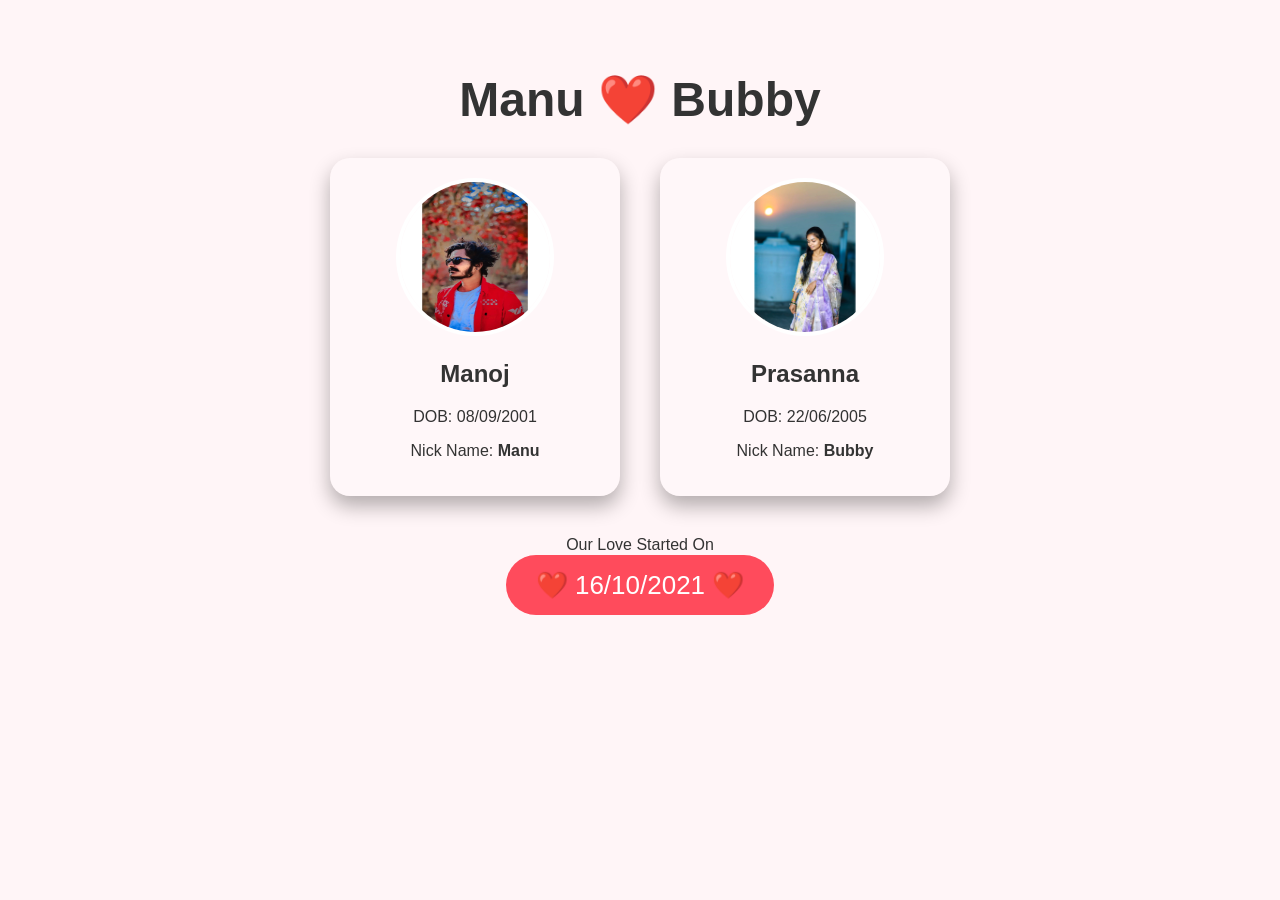
==== index.html @ 63544e01 "first commit" ====
<!DOCTYPE html>
<html lang="en">

<head>
    <meta charset="UTF-8">
    <title>Manu ❤️ Bubby</title>
    <link rel="stylesheet" href="style.css">
</head>

<body>




    <div class="container">

        <h1 class="title">Manu <span class="heart">❤️</span> Bubby</h1>

        <div class="profiles">
            <div class="card">
                <a href="nanna.html" class="photo-link">
                    <img src="Snapchat-242423302 (1).jpg" alt="Manoj">
                </a>

                <h2>Manoj</h2>
                <p>DOB: 08/09/2001</p>
                <p>Nick Name: <b>Manu</b></p>
            </div>

            <div class="card">
                <a href="bubby.html" class="photo-link">
                    <img src="WhatsApp Image 2025-12-19 at 6.25.28 PM.jpeg" alt="Prasanna">
                </a>

                <h2>Prasanna</h2>
                <p>DOB: 22/06/2005</p>
                <p>Nick Name: <b>Bubby</b></p>
            </div>

        </div>

        <div class="love-date">
            <p>Our Love Started On</p>
            <a href="story.html">❤️ 16/10/2021 ❤️</a>
        </div>

    </div>

</body>

</html>
---- style.css ----
body{
    margin:0;
    font-family:'Segoe UI', sans-serif;
    background:#fff5f7;
    color:#333;
  }
  
  
  .container{
    text-align:center;
    padding:40px;
  }
  
  .title{
    font-size:48px;
    margin-bottom:30px;
  }
  
  .heart{
    color:red;
    animation: beat 1s infinite;
  }
  
  @keyframes beat{
    0%,100%{transform:scale(1);}
    50%{transform:scale(1.3);}
  }
  
  .profiles{
    display:flex;
    justify-content:center;
    gap:40px;
    flex-wrap:wrap;
  }
  
  .card{
    background:rgba(255,255,255,0.2);
    padding:20px;
    border-radius:20px;
    width:250px;
    box-shadow:0 10px 20px rgba(0,0,0,0.3);
  }
  
  .card img{
    width:150px;
    height:150px;
    border-radius:50%;
    border:4px solid #fff;
  }
  
  .love-date{
    margin-top:40px;
  }
  
  .love-date a{
    text-decoration:none;
    font-size:26px;
    color:#fff;
    background:#ff4b5c;
    padding:15px 30px;
    border-radius:50px;
  }
  
  .story-container{
    max-width:800px;
    margin:auto;
    padding:40px;
    text-align:center;
  }
  
  .story-container p{
    font-size:20px;
    line-height:1.6;
  }
  
  .couple-img{
    margin-top:30px;
    width:100%;
    max-width:400px;
    border-radius:20px;
    box-shadow:0 10px 20px rgba(0,0,0,0.4);
  }
  .video-box{
    margin-top:30px;
  }
  
  .video-box video{
    width:100%;
    max-width:500px;
    border-radius:20px;
    box-shadow:0 10px 20px rgba(0,0,0,0.4);
  }
  .top-buttons{
    display:flex;
    justify-content:center;
    gap:20px;
    margin-top:20px;
  }
  
  .btn{
    text-decoration:none;
    padding:12px 28px;
    border-radius:30px;
    font-size:18px;
    font-weight:600;
    transition:0.3s;
  }
  
  .nanna-btn{
    background:#fe4fc4;
    color:white;
  }
  
  .bubby-btn{
    background:white;
    color:#ff6a88;
  }
  
  .btn:hover{
    transform:scale(1.1);
    box-shadow:0 8px 20px rgba(0,0,0,0.3);
  }
  .details-box{
    background:rgba(255,255,255,0.25);
    padding:20px;
    border-radius:16px;
    margin:25px auto;
    max-width:350px;
    box-shadow:0 10px 20px rgba(0,0,0,0.25);
  }
  
  .details-box p{
    margin:8px 0;
    font-size:16px;
  }
  
  /* Gallery */
  .gallery{
    display:flex;
    gap:16px;
    overflow-x:auto;
    padding:20px 10px;
    scroll-behavior:smooth;
  }
  
  .gallery img{
    width:180px;
    height:220px;
    object-fit:cover;
    border-radius:16px;
    box-shadow:0 8px 18px rgba(0,0,0,0.35);
    transition:0.3s;
  }
  
  .gallery img:hover{
    transform:scale(1.08);
  }
  /* Auto moving gallery */
  .auto-gallery{
    width:100%;
    overflow:hidden;
    margin-top:20px;
  }
  
  .track{
    display:flex;
    gap:20px;
    animation: scrollGallery 35s linear infinite;
  }
  
  .auto-gallery:hover .track{
    animation-play-state:paused;
  }
  
  .track img{
    width:180px;
    height:220px;
    object-fit:cover;
    border-radius:16px;
    box-shadow:0 8px 18px rgba(0,0,0,0.35);
  }
  
  /* Animation */
  @keyframes scrollGallery{
    0%{
      transform:translateX(0);
    }
    100%{
      transform:translateX(-300%);
    }
  }
  
  .details-box{
    background:rgba(255,255,255,0.25);
    padding:20px;
    border-radius:16px;
    margin:25px auto;
    max-width:360px;
    box-shadow:0 10px 20px rgba(0,0,0,0.25);
  }
  
  .details-box p{
    margin:8px 0;
    font-size:16px;
  }
  
  /* Auto moving album */
  .auto-gallery{
    width:100%;
    overflow:hidden;
    margin-top:20px;
  }
  
  .track{
    display:flex;
    gap:18px;
    width:max-content;
    animation: scrollGallery 38s linear infinite;
  }
  
  .auto-gallery:hover .track{
    animation-play-state:paused;
  }
  
  .track img{
    width:180px;
    height:230px;
    object-fit:cover;
    border-radius:18px;
    box-shadow:0 8px 18px rgba(0,0,0,0.35);
  }
  
  /* animation already used in Manu page */
  @keyframes scrollGallery{
    0%{ transform:translateX(0); }
    100%{ transform:translateX(-50%); }
  }
  .back-btn{
    margin-top:80px;
    display:inline-block;
  }
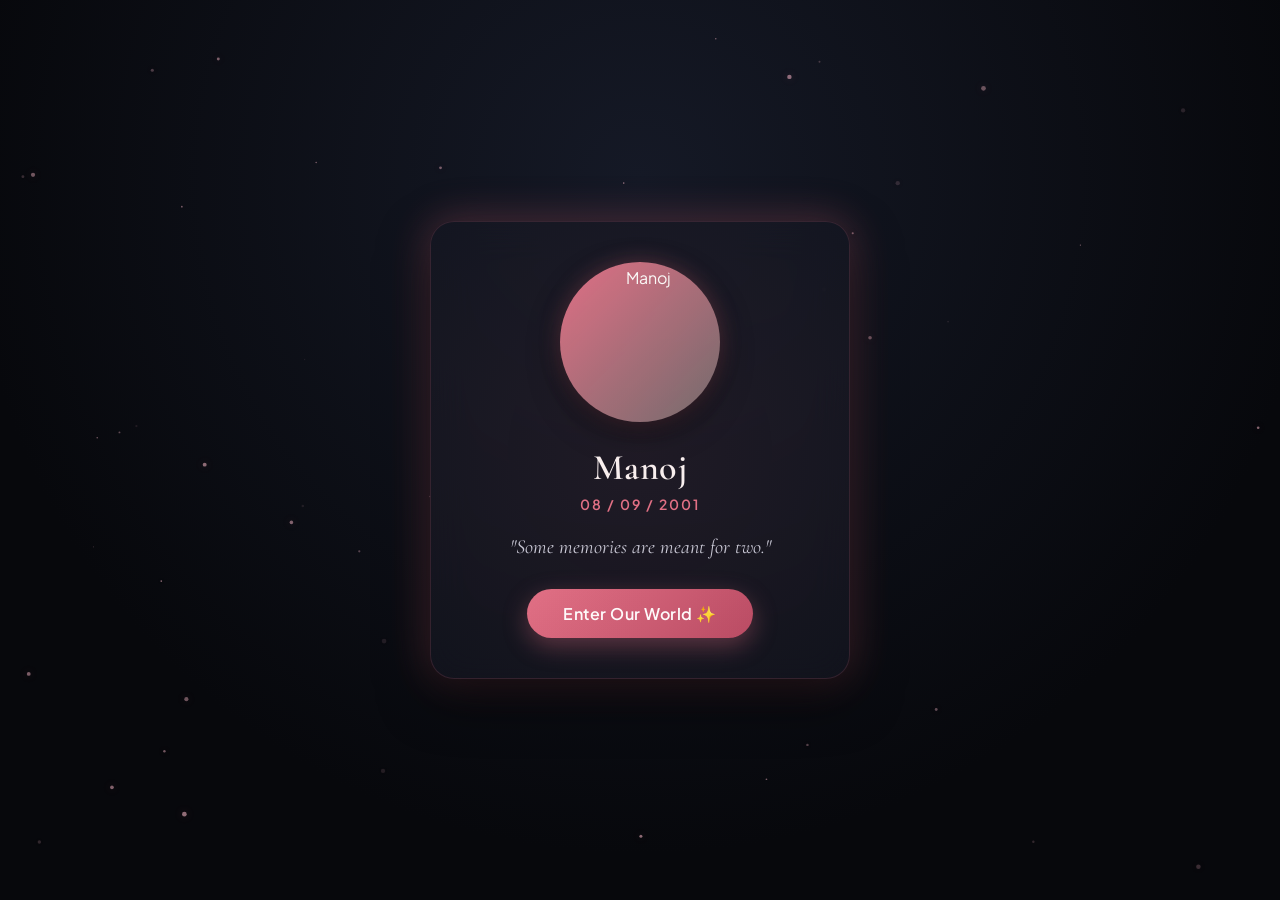
==== commit a672d369: "Redesign website and add private vault" ====
--- a/index.html
+++ b/index.html
@@ -1,51 +1,110 @@
 <!DOCTYPE html>
 <html lang="en">
-
 <head>
     <meta charset="UTF-8">
-    <title>Manu ❤️ Bubby</title>
+    <meta name="viewport" content="width=device-width, initial-scale=1.0">
+    <title>Manu ❤️ Bubby — Private Memory Vault</title>
     <link rel="stylesheet" href="style.css">
+    <script src="config.js" defer></script>
+    <script src="vault.js" defer></script>
 </head>
-
 <body>
 
+    <!-- SCREEN 1 — PRIVATE LANDING / WELCOME -->
+    <section id="screen-landing" class="vault-screen">
+        <div class="landing-container">
+            <div id="bf-card" class="landing-card" title="Click to enter secret vault">
+                <div class="landing-photo-frame">
+                    <img src="Snapchat-242423302 (1).jpg" alt="Manoj">
+                </div>
+                <h1 class="landing-name">Manoj</h1>
+                <div class="landing-dob">08 / 09 / 2001</div>
+                <p class="landing-quote">"Some memories are meant for two."</p>
+                <button id="enter-world-btn" class="cta-button">Enter Our World ✨</button>
+            </div>
+        </div>
+    </section>
 
+    <!-- SCREEN 2 & 3 — PRIVATE PIN LOCK -->
+    <section id="screen-pin" class="vault-screen" style="display: none;">
+        <div class="pin-container">
+            <div class="pin-card">
+                <h2 class="pin-title">Only We Know The Way</h2>
+                <p class="pin-subtitle">Enter our secret code.</p>
+                
+                <div id="pin-display-dots" class="pin-dots">
+                    <div class="pin-dot"></div>
+                    <div class="pin-dot"></div>
+                    <div class="pin-dot"></div>
+                    <div class="pin-dot"></div>
+                </div>
 
+                <div id="pin-status-msg" class="pin-status"></div>
 
-    <div class="container">
+                <div id="pin-keypad" class="keypad-grid">
+                    <button class="key-btn" data-key="1">1</button>
+                    <button class="key-btn" data-key="2">2</button>
+                    <button class="key-btn" data-key="3">3</button>
+                    <button class="key-btn" data-key="4">4</button>
+                    <button class="key-btn" data-key="5">5</button>
+                    <button class="key-btn" data-key="6">6</button>
+                    <button class="key-btn" data-key="7">7</button>
+                    <button class="key-btn" data-key="8">8</button>
+                    <button class="key-btn" data-key="9">9</button>
+                    <button class="key-btn action-key" data-key="del">DEL</button>
+                    <button class="key-btn" data-key="0">0</button>
+                    <button class="key-btn action-key" data-key="clear">CLR</button>
+                </div>
+            </div>
+        </div>
+    </section>
 
-        <h1 class="title">Manu <span class="heart">❤️</span> Bubby</h1>
+    <!-- SCREEN 4 — EXISTING WEBSITE (REDESIGNED) -->
+    <section id="screen-vault" class="vault-screen" style="display: none;">
+        <!-- FLOATING NAVIGATION BAR -->
+        <header class="vault-nav-wrapper">
+            <nav class="vault-nav">
+                <a href="index.html" class="nav-link active">Home Hub</a>
+                <a href="nanna.html" class="nav-link">Manu 💙</a>
+                <a href="bubby.html" class="nav-link">Bubby 💖</a>
+                <a href="story.html" class="nav-link">Our Story 💞</a>
+                <button id="nav-lock-btn" class="nav-link nav-lock-btn">Lock Vault 🔒</button>
+            </nav>
+        </header>
 
-        <div class="profiles">
-            <div class="card">
-                <a href="nanna.html" class="photo-link">
-                    <img src="Snapchat-242423302 (1).jpg" alt="Manoj">
-                </a>
+        <main class="vault-content">
+            <div class="container">
+                <h1 class="title">Manu <span class="heart">❤️</span> Bubby</h1>
 
-                <h2>Manoj</h2>
-                <p>DOB: 08/09/2001</p>
-                <p>Nick Name: <b>Manu</b></p>
+                <div class="profiles">
+                    <div class="card">
+                        <a href="nanna.html" class="photo-link">
+                            <img src="Snapchat-242423302 (1).jpg" alt="Manoj">
+                        </a>
+
+                        <h2>Manoj</h2>
+                        <p>DOB: 08/09/2001</p>
+                        <p>Nick Name: <b>Manu</b></p>
+                    </div>
+
+                    <div class="card">
+                        <a href="bubby.html" class="photo-link">
+                            <img src="WhatsApp Image 2025-12-19 at 6.25.28 PM.jpeg" alt="Prasanna">
+                        </a>
+
+                        <h2>Prasanna</h2>
+                        <p>DOB: 22/06/2005</p>
+                        <p>Nick Name: <b>Bubby</b></p>
+                    </div>
+                </div>
+
+                <div class="love-date">
+                    <p>Our Love Started On</p>
+                    <a href="story.html">❤️ 16/10/2021 ❤️</a>
+                </div>
             </div>
-
-            <div class="card">
-                <a href="bubby.html" class="photo-link">
-                    <img src="WhatsApp Image 2025-12-19 at 6.25.28 PM.jpeg" alt="Prasanna">
-                </a>
-
-                <h2>Prasanna</h2>
-                <p>DOB: 22/06/2005</p>
-                <p>Nick Name: <b>Bubby</b></p>
-            </div>
-
-        </div>
-
-        <div class="love-date">
-            <p>Our Love Started On</p>
-            <a href="story.html">❤️ 16/10/2021 ❤️</a>
-        </div>
-
-    </div>
+        </main>
+    </section>
 
 </body>
-
 </html>
--- a/style.css
+++ b/style.css
@@ -1,242 +1,802 @@
-body{
-    margin:0;
-    font-family:'Segoe UI', sans-serif;
-    background:#fff5f7;
-    color:#333;
-  }
-  
-  
-  .container{
-    text-align:center;
-    padding:40px;
-  }
-  
-  .title{
-    font-size:48px;
-    margin-bottom:30px;
-  }
-  
-  .heart{
-    color:red;
-    animation: beat 1s infinite;
-  }
-  
-  @keyframes beat{
-    0%,100%{transform:scale(1);}
-    50%{transform:scale(1.3);}
-  }
-  
-  .profiles{
-    display:flex;
-    justify-content:center;
-    gap:40px;
-    flex-wrap:wrap;
-  }
-  
-  .card{
-    background:rgba(255,255,255,0.2);
-    padding:20px;
-    border-radius:20px;
-    width:250px;
-    box-shadow:0 10px 20px rgba(0,0,0,0.3);
-  }
-  
-  .card img{
-    width:150px;
-    height:150px;
-    border-radius:50%;
-    border:4px solid #fff;
-  }
-  
-  .love-date{
-    margin-top:40px;
-  }
-  
-  .love-date a{
-    text-decoration:none;
-    font-size:26px;
-    color:#fff;
-    background:#ff4b5c;
-    padding:15px 30px;
-    border-radius:50px;
-  }
-  
-  .story-container{
-    max-width:800px;
-    margin:auto;
-    padding:40px;
-    text-align:center;
-  }
-  
-  .story-container p{
-    font-size:20px;
-    line-height:1.6;
-  }
-  
-  .couple-img{
-    margin-top:30px;
-    width:100%;
-    max-width:400px;
-    border-radius:20px;
-    box-shadow:0 10px 20px rgba(0,0,0,0.4);
-  }
-  .video-box{
-    margin-top:30px;
-  }
-  
-  .video-box video{
-    width:100%;
-    max-width:500px;
-    border-radius:20px;
-    box-shadow:0 10px 20px rgba(0,0,0,0.4);
-  }
-  .top-buttons{
-    display:flex;
-    justify-content:center;
-    gap:20px;
-    margin-top:20px;
-  }
-  
-  .btn{
-    text-decoration:none;
-    padding:12px 28px;
-    border-radius:30px;
-    font-size:18px;
-    font-weight:600;
-    transition:0.3s;
-  }
-  
-  .nanna-btn{
-    background:#fe4fc4;
-    color:white;
-  }
-  
-  .bubby-btn{
-    background:white;
-    color:#ff6a88;
-  }
-  
-  .btn:hover{
-    transform:scale(1.1);
-    box-shadow:0 8px 20px rgba(0,0,0,0.3);
-  }
-  .details-box{
-    background:rgba(255,255,255,0.25);
-    padding:20px;
-    border-radius:16px;
-    margin:25px auto;
-    max-width:350px;
-    box-shadow:0 10px 20px rgba(0,0,0,0.25);
-  }
-  
-  .details-box p{
-    margin:8px 0;
-    font-size:16px;
-  }
-  
-  /* Gallery */
-  .gallery{
-    display:flex;
-    gap:16px;
-    overflow-x:auto;
-    padding:20px 10px;
-    scroll-behavior:smooth;
-  }
-  
-  .gallery img{
-    width:180px;
-    height:220px;
-    object-fit:cover;
-    border-radius:16px;
-    box-shadow:0 8px 18px rgba(0,0,0,0.35);
-    transition:0.3s;
-  }
-  
-  .gallery img:hover{
-    transform:scale(1.08);
-  }
-  /* Auto moving gallery */
-  .auto-gallery{
-    width:100%;
-    overflow:hidden;
-    margin-top:20px;
-  }
-  
-  .track{
-    display:flex;
-    gap:20px;
-    animation: scrollGallery 35s linear infinite;
-  }
-  
-  .auto-gallery:hover .track{
-    animation-play-state:paused;
-  }
-  
-  .track img{
-    width:180px;
-    height:220px;
-    object-fit:cover;
-    border-radius:16px;
-    box-shadow:0 8px 18px rgba(0,0,0,0.35);
-  }
-  
-  /* Animation */
-  @keyframes scrollGallery{
-    0%{
-      transform:translateX(0);
-    }
-    100%{
-      transform:translateX(-300%);
-    }
-  }
-  
-  .details-box{
-    background:rgba(255,255,255,0.25);
-    padding:20px;
-    border-radius:16px;
-    margin:25px auto;
-    max-width:360px;
-    box-shadow:0 10px 20px rgba(0,0,0,0.25);
-  }
-  
-  .details-box p{
-    margin:8px 0;
-    font-size:16px;
-  }
-  
-  /* Auto moving album */
-  .auto-gallery{
-    width:100%;
-    overflow:hidden;
-    margin-top:20px;
-  }
-  
-  .track{
-    display:flex;
-    gap:18px;
-    width:max-content;
-    animation: scrollGallery 38s linear infinite;
-  }
-  
-  .auto-gallery:hover .track{
-    animation-play-state:paused;
-  }
-  
-  .track img{
-    width:180px;
-    height:230px;
-    object-fit:cover;
-    border-radius:18px;
-    box-shadow:0 8px 18px rgba(0,0,0,0.35);
-  }
-  
-  /* animation already used in Manu page */
-  @keyframes scrollGallery{
-    0%{ transform:translateX(0); }
-    100%{ transform:translateX(-50%); }
-  }
-  .back-btn{
-    margin-top:80px;
-    display:inline-block;
-  }
-  +/* ==========================================================================
+   MANU ROMANTIC MEMORY VAULT — REDESIGN STYLES
+   ========================================================================== */
+
+@import url('https://fonts.googleapis.com/css2?family=Cormorant+Garamond:ital,wght@0,400;0,500;0,600;0,700;1,400;1,600&family=Plus+Jakarta+Sans:wght@300;400;500;600;700&display=swap');
+
+:root {
+  --bg-dark: #07080C;
+  --bg-gradient: radial-gradient(circle at 50% 20%, #151926 0%, #07080C 70%);
+  --card-bg: rgba(18, 22, 33, 0.65);
+  --card-hover-bg: rgba(28, 34, 50, 0.75);
+  --glass-border: rgba(225, 112, 133, 0.18);
+  --glass-border-hover: rgba(225, 112, 133, 0.4);
+  --accent-rose: #E17085;
+  --accent-rose-glow: rgba(225, 112, 133, 0.35);
+  --accent-burgundy: #3D1424;
+  --accent-gold: #F3E5D8;
+  --text-primary: #FAF8F6;
+  --text-secondary: #C8CDD9;
+  --text-muted: #8E94A5;
+  --font-heading: 'Cormorant Garamond', Georgia, serif;
+  --font-body: 'Plus Jakarta Sans', -apple-system, BlinkMacSystemFont, sans-serif;
+  --radius-lg: 24px;
+  --radius-md: 16px;
+  --radius-pill: 50px;
+  --transition-fast: 0.25s ease;
+  --transition-normal: 0.4s cubic-bezier(0.16, 1, 0.3, 1);
+}
+
+/* Reset & Global Base */
+*, *::before, *::after {
+  box-sizing: border-box;
+}
+
+html {
+  scroll-behavior: smooth;
+  background-color: var(--bg-dark);
+  color: var(--text-primary);
+  font-family: var(--font-body);
+  -webkit-font-smoothing: antialiased;
+}
+
+body {
+  margin: 0;
+  padding: 0;
+  min-height: 100vh;
+  background: var(--bg-gradient);
+  color: var(--text-primary);
+  overflow-x: hidden;
+  position: relative;
+}
+
+/* Background Particle Canvas */
+#particle-canvas {
+  position: fixed;
+  top: 0;
+  left: 0;
+  width: 100vw;
+  height: 100vh;
+  z-index: 0;
+  pointer-events: none;
+}
+
+/* Page Containers */
+.vault-screen {
+  position: relative;
+  z-index: 1;
+  width: 100%;
+  min-height: 100vh;
+}
+
+.fade-in {
+  animation: fadeIn var(--transition-normal) forwards;
+}
+
+.fade-out {
+  animation: fadeOut var(--transition-normal) forwards;
+}
+
+@keyframes fadeIn {
+  from { opacity: 0; transform: translateY(12px) scale(0.98); }
+  to { opacity: 1; transform: translateY(0) scale(1); }
+}
+
+@keyframes fadeOut {
+  from { opacity: 1; transform: translateY(0) scale(1); }
+  to { opacity: 0; transform: translateY(-12px) scale(0.98); }
+}
+
+/* ==========================================================================
+   SCREEN 1 — PRIVATE LANDING / WELCOME
+   ========================================================================== */
+.landing-container {
+  display: flex;
+  flex-direction: column;
+  align-items: center;
+  justify-content: center;
+  min-height: 100vh;
+  padding: 40px 20px;
+  text-align: center;
+}
+
+.landing-card {
+  background: var(--card-bg);
+  backdrop-filter: blur(20px);
+  -webkit-backdrop-filter: blur(20px);
+  border: 1px solid var(--glass-border);
+  border-radius: var(--radius-lg);
+  padding: 40px 32px;
+  max-width: 420px;
+  width: 100%;
+  box-shadow: 0 20px 50px rgba(0, 0, 0, 0.6), 0 0 40px var(--accent-rose-glow);
+  cursor: pointer;
+  transition: transform var(--transition-normal), border-color var(--transition-normal), box-shadow var(--transition-normal);
+  position: relative;
+  overflow: hidden;
+}
+
+.landing-card::before {
+  content: '';
+  position: absolute;
+  top: -50%;
+  left: -50%;
+  width: 200%;
+  height: 200%;
+  background: radial-gradient(circle, rgba(225, 112, 133, 0.08) 0%, transparent 60%);
+  pointer-events: none;
+  animation: slowPulse 8s ease-in-out infinite alternate;
+}
+
+@keyframes slowPulse {
+  0% { transform: scale(0.9); opacity: 0.5; }
+  100% { transform: scale(1.1); opacity: 1; }
+}
+
+.landing-card:hover {
+  transform: translateY(-6px) scale(1.01);
+  border-color: var(--glass-border-hover);
+  box-shadow: 0 25px 60px rgba(0, 0, 0, 0.7), 0 0 50px rgba(225, 112, 133, 0.45);
+}
+
+.landing-photo-frame {
+  width: 160px;
+  height: 160px;
+  margin: 0 auto 24px;
+  border-radius: 50%;
+  padding: 5px;
+  background: linear-gradient(135deg, var(--accent-rose), rgba(243, 229, 216, 0.4));
+  box-shadow: 0 10px 30px rgba(0, 0, 0, 0.5), 0 0 20px var(--accent-rose-glow);
+  position: relative;
+}
+
+.landing-photo-frame img {
+  width: 100%;
+  height: 100%;
+  object-fit: cover;
+  border-radius: 50%;
+  display: block;
+}
+
+.landing-name {
+  font-family: var(--font-heading);
+  font-size: 36px;
+  font-weight: 600;
+  margin: 0 0 6px;
+  color: var(--text-primary);
+  letter-spacing: 0.5px;
+}
+
+.landing-dob {
+  font-size: 14px;
+  color: var(--accent-rose);
+  letter-spacing: 2px;
+  text-transform: uppercase;
+  font-weight: 600;
+  margin-bottom: 20px;
+}
+
+.landing-quote {
+  font-family: var(--font-heading);
+  font-size: 20px;
+  font-style: italic;
+  color: var(--text-secondary);
+  margin: 0 0 28px;
+  line-height: 1.4;
+}
+
+/* Premium CTA Button */
+.cta-button {
+  display: inline-flex;
+  align-items: center;
+  justify-content: center;
+  gap: 10px;
+  background: linear-gradient(135deg, var(--accent-rose) 0%, #B84A62 100%);
+  color: #FFF;
+  font-family: var(--font-body);
+  font-size: 16px;
+  font-weight: 600;
+  letter-spacing: 0.5px;
+  padding: 14px 36px;
+  border-radius: var(--radius-pill);
+  border: none;
+  cursor: pointer;
+  box-shadow: 0 8px 24px rgba(225, 112, 133, 0.35);
+  transition: all var(--transition-normal);
+  text-decoration: none;
+}
+
+.cta-button:hover {
+  transform: translateY(-2px);
+  box-shadow: 0 12px 32px rgba(225, 112, 133, 0.55);
+  background: linear-gradient(135deg, #EC7B90 0%, #C4526B 100%);
+}
+
+/* ==========================================================================
+   SCREEN 2 & 3 — PRIVATE PIN LOCK
+   ========================================================================== */
+#screen-pin {
+  display: flex;
+  align-items: center;
+  justify-content: center;
+  width: 100%;
+}
+
+.pin-container {
+  display: flex;
+  flex-direction: column;
+  align-items: center;
+  justify-content: center;
+  min-height: 100vh;
+  width: 100%;
+  padding: 20px;
+  text-align: center;
+}
+
+.pin-card {
+  background: var(--card-bg);
+  backdrop-filter: blur(20px);
+  -webkit-backdrop-filter: blur(20px);
+  border: 1px solid var(--glass-border);
+  border-radius: var(--radius-lg);
+  padding: 40px 32px;
+  max-width: 380px;
+  width: 100%;
+  box-shadow: 0 20px 50px rgba(0, 0, 0, 0.6);
+}
+
+.pin-title {
+  font-family: var(--font-heading);
+  font-size: 32px;
+  font-weight: 600;
+  margin: 0 0 8px;
+  color: var(--text-primary);
+}
+
+.pin-subtitle {
+  font-size: 15px;
+  color: var(--text-muted);
+  margin: 0 0 28px;
+}
+
+.pin-dots {
+  display: flex;
+  justify-content: center;
+  gap: 16px;
+  margin-bottom: 24px;
+}
+
+.pin-dot {
+  width: 16px;
+  height: 16px;
+  border-radius: 50%;
+  border: 2px solid var(--glass-border-hover);
+  transition: all var(--transition-fast);
+}
+
+.pin-dot.filled {
+  background: var(--accent-rose);
+  border-color: var(--accent-rose);
+  box-shadow: 0 0 12px var(--accent-rose);
+  transform: scale(1.15);
+}
+
+.pin-status {
+  min-height: 24px;
+  font-size: 15px;
+  font-weight: 500;
+  margin-bottom: 24px;
+  transition: color var(--transition-fast);
+}
+
+.pin-status.error {
+  color: #FF6B6B;
+}
+
+.pin-status.success {
+  color: #51CF66;
+}
+
+.shake {
+  animation: shakeKeypad 0.4s ease-in-out;
+}
+
+@keyframes shakeKeypad {
+  0%, 100% { transform: translateX(0); }
+  20%, 60% { transform: translateX(-10px); }
+  40%, 80% { transform: translateX(10px); }
+}
+
+/* Keypad Grid */
+.keypad-grid {
+  display: grid;
+  grid-template-columns: repeat(3, 1fr);
+  gap: 14px;
+  max-width: 280px;
+  margin: 0 auto;
+}
+
+.key-btn {
+  height: 60px;
+  border-radius: 50%;
+  background: rgba(255, 255, 255, 0.05);
+  border: 1px solid rgba(255, 255, 255, 0.1);
+  color: var(--text-primary);
+  font-family: var(--font-body);
+  font-size: 22px;
+  font-weight: 500;
+  display: flex;
+  align-items: center;
+  justify-content: center;
+  cursor: pointer;
+  transition: all var(--transition-fast);
+  user-select: none;
+}
+
+.key-btn:hover {
+  background: rgba(225, 112, 133, 0.2);
+  border-color: var(--accent-rose);
+  color: #FFF;
+}
+
+.key-btn:active {
+  transform: scale(0.92);
+  background: var(--accent-rose);
+}
+
+.key-btn.action-key {
+  font-size: 14px;
+  text-transform: uppercase;
+  letter-spacing: 1px;
+  border-radius: 30px;
+}
+
+/* ==========================================================================
+   FLOATING VAULT NAVIGATION BAR
+   ========================================================================== */
+.vault-nav-wrapper {
+  position: fixed;
+  top: 20px;
+  left: 50%;
+  transform: translateX(-50%);
+  z-index: 100;
+  width: max-content;
+  max-width: 92vw;
+}
+
+.vault-nav {
+  display: flex;
+  align-items: center;
+  gap: 8px;
+  background: rgba(12, 15, 23, 0.85);
+  backdrop-filter: blur(16px);
+  -webkit-backdrop-filter: blur(16px);
+  border: 1px solid var(--glass-border);
+  padding: 8px 14px;
+  border-radius: var(--radius-pill);
+  box-shadow: 0 10px 30px rgba(0, 0, 0, 0.5);
+}
+
+.nav-link {
+  color: var(--text-secondary);
+  text-decoration: none;
+  font-size: 14px;
+  font-weight: 500;
+  padding: 8px 16px;
+  border-radius: var(--radius-pill);
+  transition: all var(--transition-fast);
+  white-space: nowrap;
+}
+
+.nav-link:hover, .nav-link.active {
+  color: var(--text-primary);
+  background: rgba(225, 112, 133, 0.18);
+}
+
+.nav-lock-btn {
+  color: var(--accent-rose);
+  background: rgba(225, 112, 133, 0.1);
+  border: 1px solid var(--glass-border);
+  cursor: pointer;
+}
+
+.nav-lock-btn:hover {
+  background: var(--accent-rose);
+  color: #FFF;
+}
+
+/* ==========================================================================
+   SCREEN 4 — MAIN EXISTING WEBSITE REDESIGN
+   ========================================================================== */
+
+.vault-content {
+  padding-top: 100px;
+  padding-bottom: 60px;
+}
+
+.container {
+  max-width: 1000px;
+  margin: 0 auto;
+  padding: 20px;
+  text-align: center;
+}
+
+/* Main Hub Title */
+.title {
+  font-family: var(--font-heading);
+  font-size: 52px;
+  font-weight: 600;
+  margin-bottom: 40px;
+  color: var(--text-primary);
+  letter-spacing: 1px;
+}
+
+.heart {
+  display: inline-block;
+  color: var(--accent-rose);
+  animation: pulseHeart 1.5s infinite ease-in-out;
+  margin: 0 8px;
+}
+
+@keyframes pulseHeart {
+  0%, 100% { transform: scale(1); filter: drop-shadow(0 0 4px var(--accent-rose)); }
+  50% { transform: scale(1.25); filter: drop-shadow(0 0 12px var(--accent-rose)); }
+}
+
+/* Profiles Grid */
+.profiles {
+  display: flex;
+  justify-content: center;
+  gap: 36px;
+  flex-wrap: wrap;
+  margin-bottom: 50px;
+}
+
+.card {
+  background: var(--card-bg);
+  backdrop-filter: blur(16px);
+  -webkit-backdrop-filter: blur(16px);
+  border: 1px solid var(--glass-border);
+  border-radius: var(--radius-lg);
+  padding: 32px 24px;
+  width: 280px;
+  box-shadow: 0 15px 35px rgba(0, 0, 0, 0.4);
+  transition: all var(--transition-normal);
+  text-align: center;
+}
+
+.card:hover {
+  transform: translateY(-8px);
+  border-color: var(--glass-border-hover);
+  box-shadow: 0 20px 45px rgba(0, 0, 0, 0.6), 0 0 30px var(--accent-rose-glow);
+  background: var(--card-hover-bg);
+}
+
+.photo-link {
+  display: block;
+  width: 150px;
+  height: 150px;
+  margin: 0 auto 20px;
+  border-radius: 50%;
+  overflow: hidden;
+  padding: 4px;
+  background: linear-gradient(135deg, var(--accent-rose), rgba(255, 255, 255, 0.2));
+  transition: transform var(--transition-normal);
+}
+
+.card:hover .photo-link {
+  transform: scale(1.05);
+}
+
+.card img {
+  width: 100%;
+  height: 100%;
+  object-fit: cover;
+  border-radius: 50%;
+  display: block;
+}
+
+.card h2 {
+  font-family: var(--font-heading);
+  font-size: 28px;
+  margin: 0 0 10px;
+  color: var(--text-primary);
+}
+
+.card p {
+  font-size: 15px;
+  color: var(--text-secondary);
+  margin: 6px 0;
+}
+
+.card p b {
+  color: var(--accent-rose);
+}
+
+/* Anniversary Date Card */
+.love-date {
+  margin-top: 40px;
+}
+
+.love-date p {
+  font-family: var(--font-heading);
+  font-size: 22px;
+  color: var(--text-secondary);
+  margin-bottom: 16px;
+  letter-spacing: 0.5px;
+}
+
+.love-date a {
+  display: inline-block;
+  text-decoration: none;
+  font-size: 22px;
+  font-weight: 600;
+  color: var(--text-primary);
+  background: linear-gradient(135deg, rgba(225, 112, 133, 0.3) 0%, rgba(61, 20, 36, 0.6) 100%);
+  border: 1px solid var(--glass-border);
+  padding: 16px 36px;
+  border-radius: var(--radius-pill);
+  backdrop-filter: blur(10px);
+  box-shadow: 0 10px 30px rgba(0, 0, 0, 0.4);
+  transition: all var(--transition-normal);
+}
+
+.love-date a:hover {
+  transform: translateY(-3px) scale(1.02);
+  border-color: var(--accent-rose);
+  box-shadow: 0 15px 40px var(--accent-rose-glow);
+  background: linear-gradient(135deg, var(--accent-rose) 0%, #A33A50 100%);
+  color: #FFF;
+}
+
+/* ==========================================================================
+   STORY & PROFILE CHAPTER PAGES (nanna.html, bubby.html, story.html)
+   ========================================================================== */
+.story-container {
+  max-width: 850px;
+  margin: 0 auto;
+  padding: 110px 24px 60px;
+  text-align: center;
+}
+
+.story-container h1 {
+  font-family: var(--font-heading);
+  font-size: 46px;
+  font-weight: 600;
+  margin-bottom: 24px;
+  color: var(--text-primary);
+}
+
+.story-container h2 {
+  font-family: var(--font-heading);
+  font-size: 32px;
+  color: var(--text-primary);
+  margin-top: 50px;
+  margin-bottom: 20px;
+}
+
+.story-container p {
+  font-size: 18px;
+  line-height: 1.8;
+  color: var(--text-secondary);
+  margin-bottom: 24px;
+  text-align: justify;
+}
+
+/* Editorial details box */
+.For\ uh, .details-box {
+  background: var(--card-bg);
+  backdrop-filter: blur(16px);
+  -webkit-backdrop-filter: blur(16px);
+  border: 1px solid var(--glass-border);
+  border-left: 4px solid var(--accent-rose);
+  padding: 24px 28px;
+  border-radius: var(--radius-md);
+  margin: 35px auto;
+  max-width: 500px;
+  box-shadow: 0 10px 30px rgba(0, 0, 0, 0.3);
+}
+
+.For\ uh p, .details-box p {
+  font-family: var(--font-heading);
+  font-size: 20px;
+  font-style: italic;
+  color: var(--accent-gold);
+  margin: 0;
+  text-align: center;
+}
+
+/* Video Box Wrapper */
+.video-box {
+  margin-top: 40px;
+  margin-bottom: 24px;
+}
+
+.video-box video {
+  width: 100%;
+  max-width: 550px;
+  border-radius: var(--radius-lg);
+  border: 1px solid var(--glass-border);
+  box-shadow: 0 15px 40px rgba(0, 0, 0, 0.6), 0 0 30px rgba(225, 112, 133, 0.2);
+  display: block;
+  margin: 0 auto;
+}
+
+.couple-img {
+  margin-top: 36px;
+  width: 100%;
+  max-width: 420px;
+  border-radius: var(--radius-lg);
+  border: 1px solid var(--glass-border);
+  box-shadow: 0 15px 40px rgba(0, 0, 0, 0.6);
+  cursor: pointer;
+  transition: transform var(--transition-normal);
+}
+
+.couple-img:hover {
+  transform: scale(1.02);
+}
+
+/* Back Button */
+.btn {
+  display: inline-block;
+  text-decoration: none;
+  padding: 14px 32px;
+  border-radius: var(--radius-pill);
+  font-size: 16px;
+  font-weight: 600;
+  transition: all var(--transition-normal);
+  background: var(--card-bg);
+  color: var(--text-primary);
+  border: 1px solid var(--glass-border);
+  box-shadow: 0 8px 24px rgba(0, 0, 0, 0.3);
+  margin-top: 40px;
+}
+
+.btn:hover {
+  transform: translateY(-3px);
+  background: var(--accent-rose);
+  color: #FFF;
+  box-shadow: 0 12px 30px var(--accent-rose-glow);
+}
+
+/* ==========================================================================
+   INFINITE AUTO-SCROLL GALLERY MARQUEE
+   ========================================================================== */
+.auto-gallery {
+  width: 100%;
+  overflow: hidden;
+  margin-top: 24px;
+  padding: 16px 0;
+  position: relative;
+  mask-image: linear-gradient(to right, transparent, black 10%, black 90%, transparent);
+  -webkit-mask-image: linear-gradient(to right, transparent, black 10%, black 90%, transparent);
+}
+
+.track {
+  display: flex;
+  gap: 20px;
+  width: max-content;
+  animation: scrollGallery 45s linear infinite;
+}
+
+.auto-gallery:hover .track {
+  animation-play-state: paused;
+}
+
+.track img {
+  width: 200px;
+  height: 260px;
+  object-fit: cover;
+  border-radius: var(--radius-md);
+  border: 1px solid var(--glass-border);
+  box-shadow: 0 10px 25px rgba(0, 0, 0, 0.4);
+  cursor: pointer;
+  transition: transform var(--transition-normal), border-color var(--transition-normal);
+}
+
+.track img:hover {
+  transform: scale(1.06);
+  border-color: var(--accent-rose);
+  z-index: 2;
+}
+
+@keyframes scrollGallery {
+  0% { transform: translateX(0); }
+  100% { transform: translateX(-50%); }
+}
+
+/* ==========================================================================
+   IMAGE LIGHTBOX MODAL
+   ========================================================================== */
+.vault-lightbox {
+  position: fixed;
+  top: 0;
+  left: 0;
+  width: 100vw;
+  height: 100vh;
+  z-index: 1000;
+  display: flex;
+  align-items: center;
+  justify-content: center;
+  opacity: 0;
+  pointer-events: none;
+  transition: opacity var(--transition-normal);
+}
+
+.vault-lightbox.active {
+  opacity: 1;
+  pointer-events: auto;
+}
+
+.lightbox-overlay {
+  position: absolute;
+  top: 0;
+  left: 0;
+  width: 100%;
+  height: 100%;
+  background: rgba(5, 6, 10, 0.88);
+  backdrop-filter: blur(20px);
+  -webkit-backdrop-filter: blur(20px);
+}
+
+.lightbox-content {
+  position: relative;
+  z-index: 2;
+  max-width: 90vw;
+  max-height: 90vh;
+  display: flex;
+  flex-direction: column;
+  align-items: center;
+}
+
+.lightbox-close {
+  position: absolute;
+  top: -45px;
+  right: 0;
+  background: none;
+  border: none;
+  color: var(--text-primary);
+  font-size: 36px;
+  cursor: pointer;
+  line-height: 1;
+  transition: color var(--transition-fast);
+}
+
+.lightbox-close:hover {
+  color: var(--accent-rose);
+}
+
+.lightbox-img {
+  max-width: 90vw;
+  max-height: 80vh;
+  object-fit: contain;
+  border-radius: var(--radius-md);
+  border: 1px solid var(--glass-border);
+  box-shadow: 0 20px 60px rgba(0, 0, 0, 0.8);
+}
+
+.lightbox-caption {
+  margin-top: 16px;
+  font-family: var(--font-heading);
+  font-size: 20px;
+  color: var(--text-secondary);
+  font-style: italic;
+}
+
+/* ==========================================================================
+   RESPONSIVE LAYOUT ADJUSTMENTS
+   ========================================================================== */
+@media (max-width: 768px) {
+  .title { font-size: 38px; }
+  .landing-name { font-size: 30px; }
+  .landing-card, .pin-card { padding: 32px 20px; }
+  .profiles { gap: 20px; }
+  .card { width: 100%; max-width: 320px; }
+  .story-container { padding: 90px 16px 40px; }
+  .story-container h1 { font-size: 34px; }
+  .story-container p { font-size: 16px; text-align: left; }
+  .track img { width: 150px; height: 200px; }
+  .vault-nav { padding: 6px 10px; gap: 4px; }
+  .nav-link { font-size: 12px; padding: 6px 10px; }
+}
